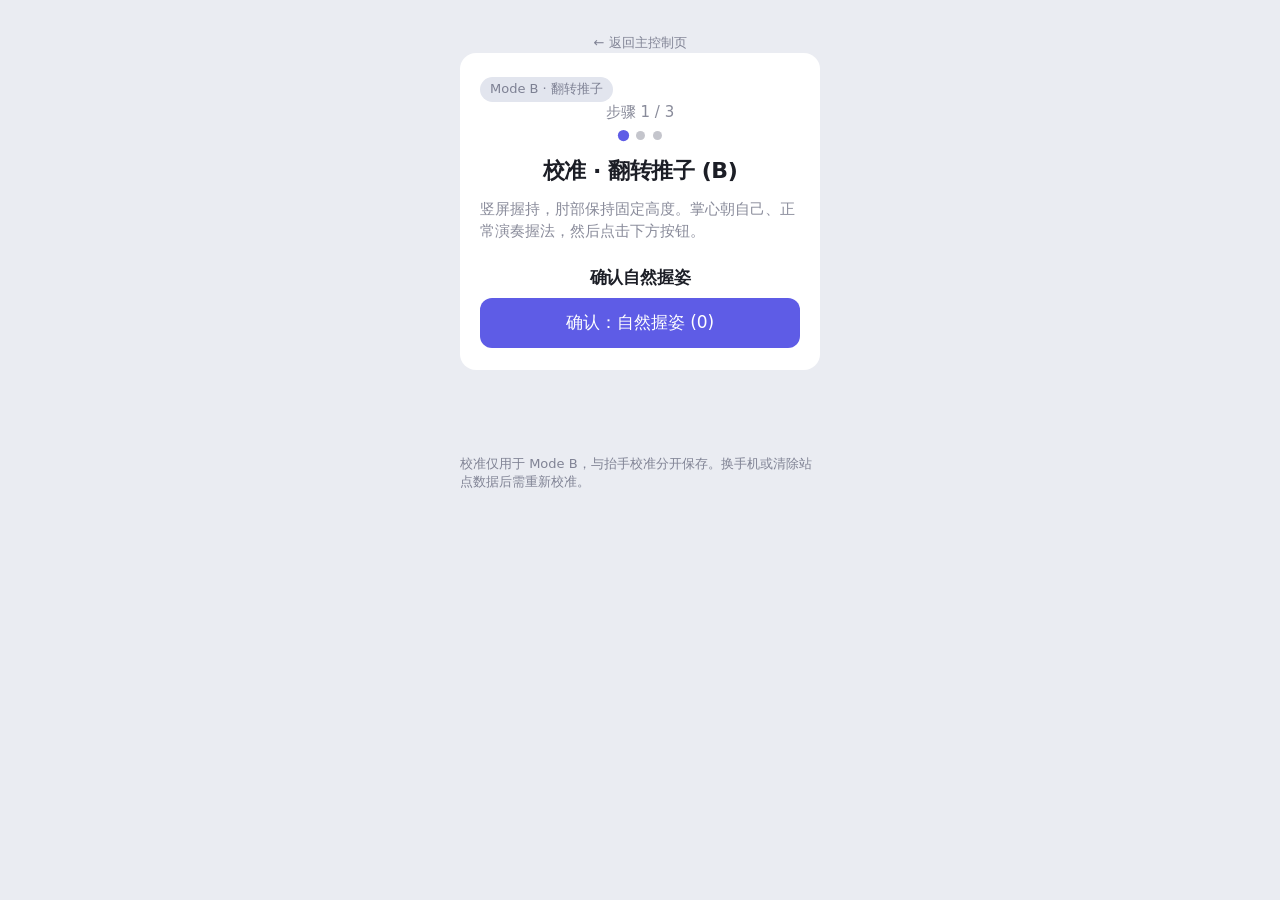
==== web/calibrate-flip.html @ 14515df5 "手机端 v2.3：震动排查第二轮（脉冲 10ms -> 25ms、自检改成逐档试） 真机反馈：安卓 + Edge，自检显示震动 API 可用、安全上下文 yes，但手上没感觉；用户已切响铃模式， 并在" ====
<!DOCTYPE html>
<html lang="zh-CN">
<head>
<meta charset="UTF-8">
<meta name="viewport" content="width=device-width, initial-scale=1.0, user-scalable=no">
<title>校准 · 翻转推子 — Phone MIDI CC</title>
<link rel="stylesheet" href="ios.css?v=5">
<style>
  /* 页面专属：360px 宽的单栏向导。模式身份色用 iOS 的 tint 表达（只有浅色一套）。 */
  :root { --blue: #5e5ce6; }
  body { display: flex; flex-direction: column; align-items: center; }
  .nav, .card, .error, .foot { width: 100%; max-width: 360px; }
  .card { padding: 22px 20px; }
  .preview { display: none; margin: 8px 0 20px; }
  .preview.show { display: block; }
  .desc { margin-bottom: 22px; }
  h1 { font-size: 22px; text-align: center; margin-bottom: 12px; }
  .step-label { margin-bottom: 8px; }
  .steps { margin-bottom: 18px; }
  .btn { display: block; width: 100%; margin-top: 8px; }
  .btn-ghost { margin-top: 16px; }
  .error { margin-top: 12px; }
</style>
</head>
<body data-profile="flip">

<nav class="nav"><a href="/?mode=B">← 返回主控制页</a></nav>

<div class="card">
  <div class="mode-tag">Mode B · 翻转推子</div>
  <div class="step-label" id="stepLabel">步骤 1 / 3</div>
  <div class="steps" id="stepDots">
    <span class="step-dot active"></span>
    <span class="step-dot"></span>
    <span class="step-dot"></span>
  </div>

  <h1 id="pageTitle">校准 · 翻转推子 (B)</h1>
  <p class="desc" id="stepDesc">竖屏握持，肘部保持固定高度。掌心朝自己、正常演奏握法，然后点击下方按钮。</p>
  <h2 id="stepTitle" style="font-size:17px;font-weight:600;text-align:center;margin-bottom:8px">确认自然握姿</h2>

  <div class="preview" id="previewBlock">
    <div class="cc-label" id="previewLabel">翻转预览 · CC 0 – 127</div>
    <div class="cc-big" id="ccVal">—</div>
    <div class="bar-wrap" style="margin-top:12px"><div class="bar-fill" id="ccBar"></div></div>
  </div>

  <button class="btn btn-primary" id="btnAction" type="button">确认：自然握姿 (0)</button>
  <button class="btn btn-ghost" id="btnBack" type="button" style="display:none">上一步</button>
</div>

<p class="error" id="error"></p>
<p class="foot">校准仅用于 Mode B，与抬手校准分开保存。换手机或清除站点数据后需重新校准。</p>

<div class="toast" id="toast"></div>

<script src="fusion.js?v=23"></script>
<script src="calibrate-wizard.js?v=22"></script>
</body>
</html>
---- web/ios.css ----
/* Phone MIDI CC — 手机端统一样式（Apple / iOS 设计语言）
 *
 * 设计决定见 docs/spec/shortcut-pad.md §9 T3：用户要求"照搬苹果那套"，不逐一拍配色细节。
 * 这里只做两件事：把 iOS 的设计令牌（颜色/字阶/圆角/间隔）定义一次，再用**原有类名**覆盖
 * 各页面的观感——标记结构基本不动，所以不会碰坏 id 与页面脚本。
 *
 * 覆盖的页面：/（推子）、/pad.html（快捷键面板）、/latency.html（延迟诊断）、
 *            /calibrate-lift|flip|shake.html（校准向导）
 * 不覆盖：开发调试页（fusion-calibrate*.html、pose-debug、vibrato-lab）——它们在 PC 上看。
 *
 * **只有浅色一套**：曾经写过 prefers-color-scheme: dark 的第二组令牌，结果深色系统
 * （以及无头截图环境）整片渲染成黑底——用户要的是浅灰，所以深色分支已删除。
 */

/* ── 设计令牌 ────────────────────────────────────────────────────────────── */
:root {
  /* 浅灰底 + 纯白卡片（iOS 分组列表的观感）。**刻意不跟随系统深色**：用户要的就是浅色，
     跟着壳走会在深色系统上整片变黑。
     灰阶**带一点点蓝**（蓝通道比红高 8～12，约占量程的 3–5%）：纯中性灰的饱和度是 0，
     看起来发脏发死；iOS 自己的分组底 #F2F2F7 也是冷灰。用户原话："只要一点点一点点一点点"。 */
  --bg: #eaecf2;              /* 浅灰页面底（冷灰） */
  --card: #ffffff;            /* 卡片——保持纯白，冷灰底上的白卡片才是 iOS 那种干净感 */
  --fill: #e2e5ee;            /* 表单/分段控件的填充（比页面底略深一档） */
  --blue: #007aff;            /* systemBlue */
  --green: #34c759;
  --orange: #ff9500;
  --red: #ff3b30;

  --label: #1c1e26;           /* 近黑（不用纯黑，冷灰底上更柔和；同样略带蓝） */
  --label-2: rgba(58, 62, 86, 0.60);   /* secondaryLabel */
  --label-3: rgba(58, 62, 86, 0.30);   /* tertiaryLabel */
  --sep: rgba(58, 62, 86, 0.20);       /* separator */

  --radius: 12px;             /* 卡片与按钮 */
  --radius-lg: 16px;          /* 大卡片 */
  --radius-cell: 14px;        /* 面板按钮 */
  --gap: 16px;

  /* 等线优先（Windows/PC 上渲染轻、干净），iOS 上仍是系统 SF 字体 */
  --font: -apple-system, BlinkMacSystemFont, "SF Pro Text", "DengXian", "等线",
          system-ui, "Segoe UI", Roboto, "PingFang SC", "Microsoft YaHei", sans-serif;
  --mono: ui-monospace, SFMono-Regular, "SF Mono", Consolas, monospace;

  --tap: transparent;         /* -webkit-tap-highlight-color */
}

/* ── 基座 ────────────────────────────────────────────────────────────────── */
*, *::before, *::after { box-sizing: border-box; }

html, body {
  margin: 0;
  background: var(--bg);
  color: var(--label);
  font-family: var(--font);
  font-size: 17px;              /* iOS body */
  line-height: 1.45;
  /* 钉死浅色：不跟随系统深色。表单控件/滚动条也按浅色渲染，避免深色系统下"白卡片黑控件"。 */
  color-scheme: light;
  -webkit-text-size-adjust: 100%;
  -webkit-tap-highlight-color: var(--tap);
  overscroll-behavior-y: none;
}

body {
  min-height: 100%;
  padding: calc(12px + env(safe-area-inset-top)) var(--gap)
           calc(24px + env(safe-area-inset-bottom));
}

/* 页头：大标题 + 说明（iOS Large Title） */
h1, .setup-title {
  margin: 4px 0 6px;
  font-size: 32px;
  line-height: 1.18;
  font-weight: 600;
  letter-spacing: -0.02em;
  color: var(--label);
}

.setup-header { text-align: center; margin-bottom: 20px; }
.setup-intro, .sub, .desc, .hint {
  font-size: 15px;
  color: var(--label-2);
}
.setup-intro { text-align: left; }
.setup-intro ol { margin: 10px 0 0 1.15em; padding: 0; }
.setup-intro li { margin-bottom: 6px; }

a { color: var(--blue); text-decoration: none; }

/* ── 导航（页面底部/顶部的细链接行） ─────────────────────────────────────── */
.nav, .foot {
  display: flex;
  flex-wrap: wrap;
  gap: 14px;
  justify-content: center;
  margin-top: 22px;
  font-size: 13px;
  color: var(--label-2);
}
.nav a, .foot a { color: var(--label-2); }
.foot code { font-family: var(--mono); font-size: 12px; }

/* ── 卡片（iOS Inset Grouped） ───────────────────────────────────────────── */
.card {
  background: var(--card);
  border-radius: var(--radius-lg);
  padding: 16px;
  margin-bottom: 16px;
}
.card h2 {
  margin: 0 0 10px;
  font-size: 19px;
  font-weight: 500;
  letter-spacing: -0.01em;
}
/* 卡片内相邻区块用发丝线分隔 */
.card h2 + .hint { margin-top: -4px; }

/* ── 按钮（iOS 填充 / 淡色 / 纯文字） ────────────────────────────────────── */
.btn, .btn-primary {
  display: inline-flex;
  align-items: center;
  justify-content: center;
  min-height: 50px;
  padding: 0 20px;
  border: none;
  border-radius: var(--radius);
  background: var(--blue);
  color: #fff;
  font-family: inherit;
  font-size: 17px;
  font-weight: 500;
  cursor: pointer;
  transition: opacity 120ms ease, transform 60ms ease, filter 120ms ease;
}
.btn:active, .btn-primary:active { opacity: 0.58; transform: scale(0.97); filter: brightness(0.92); }
.btn-ghost:active { opacity: 0.5; }
.btn:disabled { background: var(--fill); color: var(--label-3); cursor: not-allowed; }
.btn-ghost {
  background: var(--fill);
  color: var(--blue);
}
.btn-sm { min-height: 34px; padding: 0 14px; font-size: 15px; border-radius: 9px; }
.btn-back {
  min-height: 34px; padding: 0 10px 0 2px;
  background: none; border: none;
  color: var(--blue); font: inherit; font-size: 17px; font-weight: 500;
  cursor: pointer;
}
.btn-row, .row-btn { display: flex; gap: 10px; justify-content: center; flex-wrap: wrap; margin-top: 14px; }
.btn-row > .btn, .row-btn > .btn { flex: 1; }
/* 自检按钮串（延迟页的震动时长那一排）会挤到两行，压一点横向内边距 */
.row-btn.wrap-sm > .btn { flex: 0 1 auto; padding: 0 10px; }

/* 发送中/已暂停：iOS 里"进行中"用绿色、"暂停"用灰色 */
.btn.send-on { background: var(--green); }
.btn.send-off { background: var(--fill); color: var(--label-2); }

/* ── 状态胶囊 ────────────────────────────────────────────────────────────── */
.status {
  display: inline-flex;
  align-items: center;
  gap: 5px;
  padding: 4px 11px;
  border-radius: 999px;
  font-size: 13px;
  font-weight: 500;
}
.status.on   { background: color-mix(in srgb, var(--green) 18%, transparent);  color: var(--green); }
.status.wait { background: color-mix(in srgb, var(--orange) 18%, transparent); color: var(--orange); }
.status.off  { background: var(--fill); color: var(--label-2); }

/* 校准状态徽标 */
.cal-badge { padding: 3px 10px; border-radius: 999px; font-size: 13px; font-weight: 500; }
.cal-badge.ok   { background: color-mix(in srgb, var(--green) 18%, transparent);  color: var(--green); }
.cal-badge.warn { background: color-mix(in srgb, var(--orange) 18%, transparent); color: var(--orange); }
.link-cal { color: var(--blue); font-size: 15px; }
.cal-row { display: flex; align-items: center; gap: 10px; flex-wrap: wrap; }

/* ── 表单（iOS 行式） ────────────────────────────────────────────────────── */
.mode-setup, .cfg-row, .cc-cfg, .ch-cfg, .range-cfg, .depth-cfg, .cc-row {
  display: flex;
  align-items: center;
  gap: 10px;
  flex-wrap: wrap;
}
.mode-label, .range-label { font-size: 15px; color: var(--label-2); }
.cfg-select, .mode-select, .range-input {
  flex: 1 1 auto;
  min-height: 40px;
  padding: 0 12px;
  border: none;
  border-radius: 10px;
  background: var(--fill);
  color: var(--label);
  font-family: inherit;
  font-size: 17px;
  appearance: none;
  -webkit-appearance: none;
}
.mode-desc { font-size: 15px; color: var(--label-2); }
.mode-tag {
  display: inline-block; padding: 3px 10px; border-radius: 999px;
  background: var(--fill); color: var(--label-2); font-size: 13px; font-weight: 500;
}

/* ── 数值显示（推子页与校准页共用） ──────────────────────────────────────── */
.pitch-display, .preview, .cc-label { text-align: center; }
.pitch-label, .cc-label { font-size: 13px; color: var(--label-2); font-weight: 400; }
.pitch-value, .cc-big {
  font-family: var(--mono);
  font-size: 54px;
  font-weight: 500;
  letter-spacing: -0.03em;
  font-variant-numeric: tabular-nums;
  color: var(--label);
}

/* 进度条 / 条形图 */
.bar-wrap, .bar-track {
  position: relative;
  height: 10px;
  border-radius: 999px;
  background: var(--fill);
  overflow: hidden;
}
.bar-fill { height: 100%; background: var(--blue); border-radius: 999px; transition: width 60ms linear; }
.bars { display: grid; gap: 8px; margin-top: 10px; }
.bar-line { display: flex; align-items: center; gap: 10px; font-size: 13px; color: var(--label-2); }
.bar-line .name { width: 44px; }
.bar-line .bar-track { flex: 1 1 auto; }
.bar-line .num { width: 62px; text-align: right; font-family: var(--mono); }
.bar-fill.raw  { background: var(--orange); }
.bar-fill.filt { background: var(--blue); }

/* ── 键值表（延迟诊断页） ────────────────────────────────────────────────── */
.kv { width: 100%; border-collapse: collapse; }
.kv td { padding: 9px 0; font-size: 15px; border-bottom: 1px solid var(--sep); }
.kv tr:last-child td { border-bottom: none; }
.kv .k { color: var(--label-2); }
.kv .v { text-align: right; font-family: var(--mono); color: var(--label); font-weight: 500; }
.kv .dim { color: var(--label-2); font-weight: 400; }

/* ── 校准向导：步骤点 ───────────────────────────────────────────────────── */
.steps { display: flex; gap: 8px; justify-content: center; margin: 6px 0 18px; }
.step-dot {
  width: 9px; height: 9px; border-radius: 999px;
  background: var(--label-3);
}
.step-dot.active { background: var(--blue); transform: scale(1.25); }
.step-dot.done   { background: var(--green); }
.step-label { text-align: center; font-size: 15px; color: var(--label-2); margin-bottom: 12px; }

/* 提示条 / 错误 / Toast（iOS：淡色底 + 同色文字） */
.error {
  font-size: 15px;
  color: var(--red);
  min-height: 20px;
  text-align: center;
}
.err { font-size: 14px; color: var(--red); min-height: 18px; }
.toast {
  position: fixed; left: 50%; bottom: calc(24px + env(safe-area-inset-bottom));
  transform: translate(-50%, 12px);
  max-width: 88vw;
  padding: 11px 16px;
  border-radius: 999px;
  background: rgba(0, 0, 0, 0.82);
  color: #fff; font-size: 15px;
  opacity: 0; pointer-events: none;
  transition: opacity 200ms ease, transform 200ms ease;
}
.toast.show { opacity: 1; transform: translate(-50%, 0); }
.shake-note { font-size: 13px; color: var(--label-2); text-align: center; }

/* ── 快捷键面板（pad.html） ─────────────────────────────────────────────── */
/* 屏幕上的按钮：纯色填充 + 字色跟着填充走（浅底深字 / 深底白字，由 Bridge 逐格下发 ink） */
.cell {
  position: relative;
  display: flex; align-items: center; justify-content: center;
  padding: 8px;
  border-radius: var(--radius-cell);
  overflow: hidden;
  background: var(--fill);
  color: var(--label);          /* 布局到达前/脚本没跑起来时的兜底：深字配浅底 */
  font-size: clamp(15px, 5vw, 26px);
  font-weight: 500;
  letter-spacing: -0.01em;
  line-height: 1.2;
  text-align: center;
  word-break: break-word;
  /* 中间调填充（绿/橙那几档）上字会发飘，加一层很淡的阴影兜底 */
  text-shadow: 0 1px 2px rgba(0, 0, 0, 0.18);
  transition: transform 70ms ease, filter 70ms ease;
}
/* 按下：缩小 + 变深（两件事同时发生，盲按也感觉得到）。
   两个细节都是被真机逼出来的：
   · 用**变深**而不是变亮——填充色可能是浅色，浅色再提亮就贴到白色、按下去几乎没有变化；
   · **不要内圈**。曾经画过一圈更亮的/跟随字色的描边（`inset box-shadow`），用户看完只说了一句
     "高对比度边框非常丑，删了"——描边会把按钮的圆角切成一个方框，而且白底上那圈近黑尤其刺眼。
     所以按下的证据就是**尺寸 + 明暗**，两个都不加形状。 */
.cell.pressed { transform: scale(0.94); filter: brightness(0.82) saturate(1.05); }
/* 松手后短暂保留的"已发出"痕迹：轻点一下也能看见（只压暗一点点，不加边框） */
.cell.fired { filter: brightness(0.93); }

/* 页签 = iOS 分段控件（Segment Control） */
#tabs {
  background: var(--fill);
  border-radius: 10px;
  padding: 2px;
  gap: 2px;
}
.tab {
  padding: 7px 4px;
  border: none;
  border-radius: 8px;
  background: transparent;
  color: var(--label);
  font-family: inherit;
  font-size: 13px;
  font-weight: 500;
  white-space: nowrap;
  overflow: hidden;
  text-overflow: ellipsis;
}
.tab.active {
  background: var(--card);
  font-weight: 500;
  box-shadow: 0 1px 2px rgba(0, 0, 0, 0.12);
}
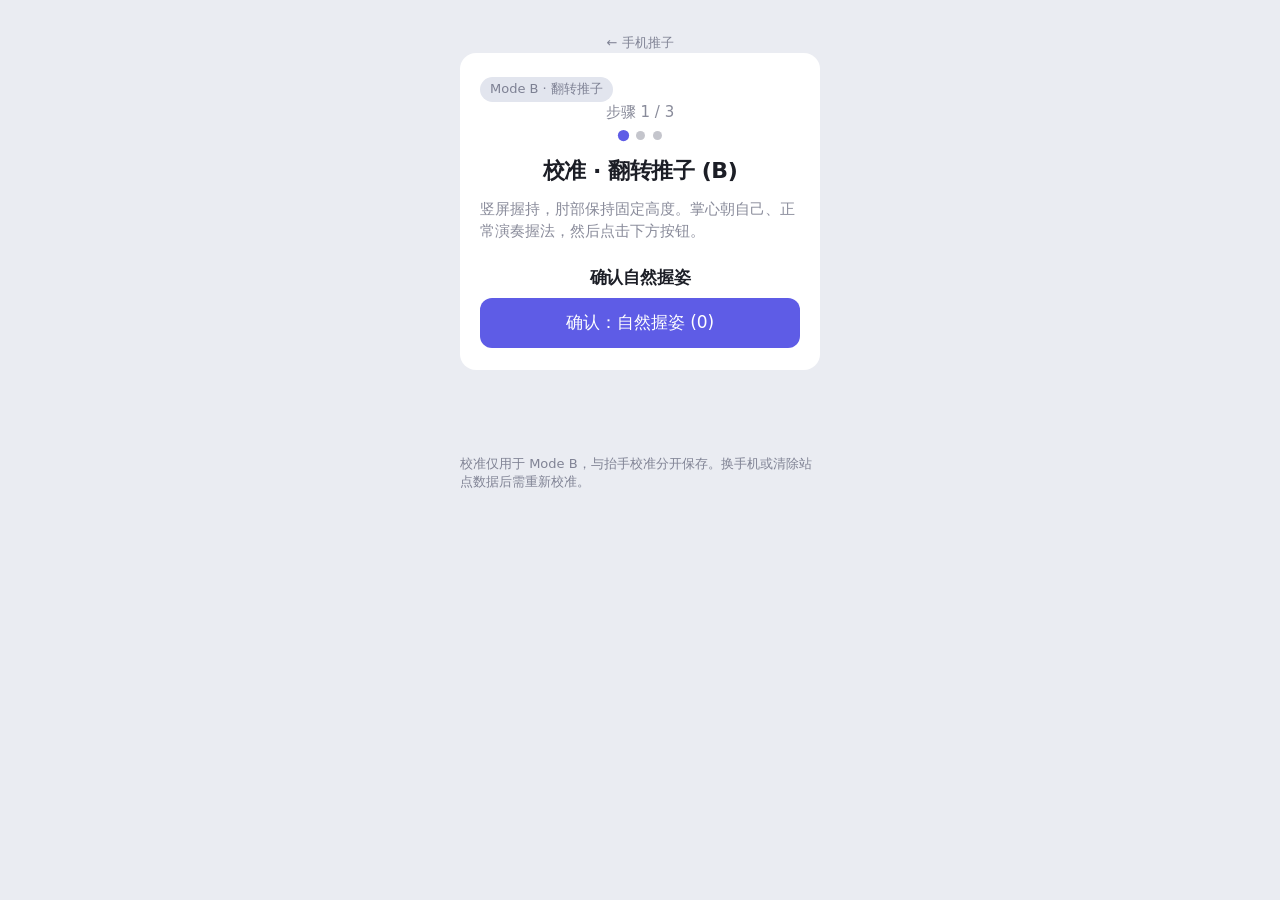
==== commit 0535ed64: "PC 端与手机端一轮集中优化（15 条）：路由重做、字体、记忆、精简 用户一次给了 15 条（PC 5 条 + 手机 10 条）。全套 276 项检查通过。  先撤上一轮：PC 端按下确认灯（用户："" ====
--- a/web/calibrate-flip.html
+++ b/web/calibrate-flip.html
@@ -3,8 +3,8 @@
 <head>
 <meta charset="UTF-8">
 <meta name="viewport" content="width=device-width, initial-scale=1.0, user-scalable=no">
-<title>校准 · 翻转推子 — Phone MIDI CC</title>
-<link rel="stylesheet" href="ios.css?v=5">
+<title>校准 · 翻转推子 · MIDI Deck</title>
+<link rel="stylesheet" href="ios.css?v=6">
 <style>
   /* 页面专属：360px 宽的单栏向导。模式身份色用 iOS 的 tint 表达（只有浅色一套）。 */
   :root { --blue: #5e5ce6; }
@@ -24,7 +24,7 @@
 </head>
 <body data-profile="flip">
 
-<nav class="nav"><a href="/?mode=B">← 返回主控制页</a></nav>
+<nav class="nav"><a href="/fader.html?mode=B">← 手机推子</a></nav>
 
 <div class="card">
   <div class="mode-tag">Mode B · 翻转推子</div>
--- a/web/ios.css
+++ b/web/ios.css
@@ -274,7 +274,27 @@
 .toast.show { opacity: 1; transform: translate(-50%, 0); }
 .shake-note { font-size: 13px; color: var(--label-2); text-align: center; }
 
-/* ── 快捷键面板（pad.html） ─────────────────────────────────────────────── */
+/* ── 首页：功能模块列表 ─────────────────────────────────────────────────── */
+/* 主页面只列"这台手机能干什么"，点进去才是具体工具；将来加功能就加一行 */
+.module-list { width: 100%; max-width: 420px; display: flex; flex-direction: column;
+               gap: 12px; margin-top: 4px; }
+.module {
+  display: flex; align-items: center; gap: 12px;
+  padding: 16px;
+  background: var(--card);
+  border-radius: var(--radius-lg);
+  color: var(--label);
+  text-decoration: none;
+  box-shadow: 0 1px 2px rgba(0, 0, 0, 0.06);
+  transition: transform 60ms ease, background 120ms ease;
+}
+.module:active { transform: scale(0.985); background: var(--fill); }
+.module .m-text { flex: 1 1 auto; min-width: 0; }
+.module .m-name { display: block; font-size: 18px; font-weight: 600; }
+.module .m-desc { display: block; margin-top: 3px; font-size: 13px; color: var(--label-2); }
+.module .m-arrow { color: var(--label-3); font-size: 22px; line-height: 1; }
+
+/* ── 快捷面板（pad.html） ─────────────────────────────────────────────── */
 /* 屏幕上的按钮：纯色填充 + 字色跟着填充走（浅底深字 / 深底白字，由 Bridge 逐格下发 ink） */
 .cell {
   position: relative;
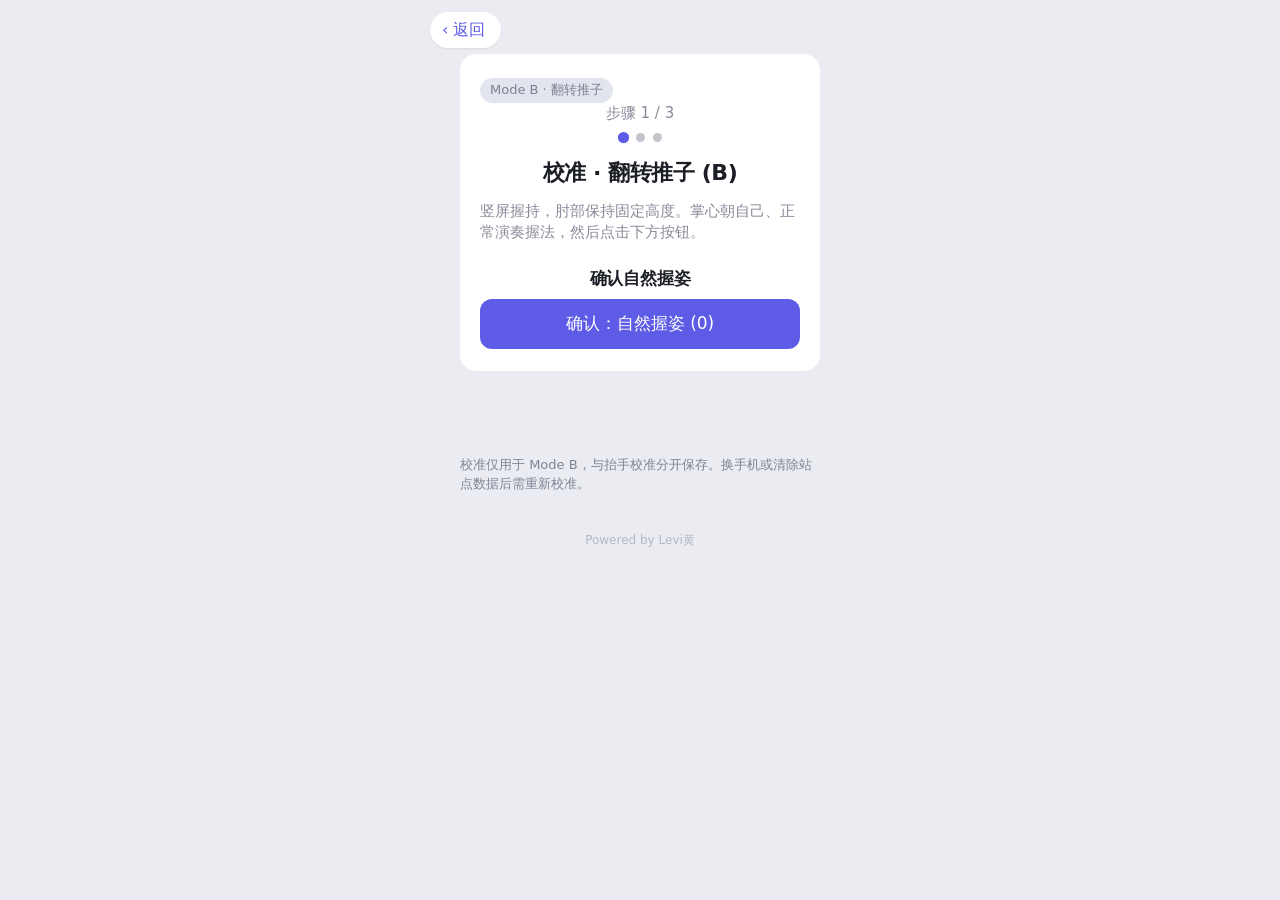
==== commit d1c8df93: "统一手机端页面骨架（返回按钮 / 作者行），修 Mode C 校准入口指到 Mode B 用户真机三条：  1. "Mode C 校准范围点击进入后会校准 Mode B" —— 真 bug，根因很干净" ====
--- a/web/calibrate-flip.html
+++ b/web/calibrate-flip.html
@@ -4,7 +4,7 @@
 <meta charset="UTF-8">
 <meta name="viewport" content="width=device-width, initial-scale=1.0, user-scalable=no">
 <title>校准 · 翻转推子 · MIDI Deck</title>
-<link rel="stylesheet" href="ios.css?v=6">
+<link rel="stylesheet" href="ios.css?v=7">
 <style>
   /* 页面专属：360px 宽的单栏向导。模式身份色用 iOS 的 tint 表达（只有浅色一套）。 */
   :root { --blue: #5e5ce6; }
@@ -24,7 +24,7 @@
 </head>
 <body data-profile="flip">
 
-<nav class="nav"><a href="/fader.html?mode=B">← 手机推子</a></nav>
+<nav class="topbar"><a class="btn-back" href="/fader.html?mode=B">‹ 返回</a></nav>
 
 <div class="card">
   <div class="mode-tag">Mode B · 翻转推子</div>
@@ -52,9 +52,11 @@
 <p class="error" id="error"></p>
 <p class="foot">校准仅用于 Mode B，与抬手校准分开保存。换手机或清除站点数据后需重新校准。</p>
 
+<p class="foot-brand">Powered by Levi黄</p>
+
 <div class="toast" id="toast"></div>
 
 <script src="fusion.js?v=23"></script>
-<script src="calibrate-wizard.js?v=22"></script>
+<script src="calibrate-wizard.js?v=23"></script>
 </body>
 </html>
--- a/web/ios.css
+++ b/web/ios.css
@@ -88,7 +88,31 @@
 
 a { color: var(--blue); text-decoration: none; }
 
-/* ── 导航（页面底部/顶部的细链接行） ─────────────────────────────────────── */
+/* ── 导航 ────────────────────────────────────────────────────────────────── */
+/* 统一的"返回"：**每个次级页面左上角同一个样子**（用户："现在一个页面一个返回位置，并且返回按钮
+   不够醒目，统一放到页面左上角"）。做成实心胶囊而不是裸文字链接——它得一眼看得见、一按就准。 */
+.topbar {
+  width: 100%;
+  max-width: 420px;
+  display: flex;
+  align-items: center;
+  gap: 10px;
+  margin: 0 0 6px;
+}
+.btn-back {
+  display: inline-flex; align-items: center;
+  min-height: 36px; padding: 0 16px 0 12px;
+  border: none; border-radius: 999px;
+  background: var(--card);
+  color: var(--blue);
+  font: inherit; font-size: 16px; font-weight: 500;
+  text-decoration: none;
+  box-shadow: 0 1px 2px rgba(0, 0, 0, 0.07);
+  transition: transform 60ms ease, background 120ms ease;
+}
+.btn-back:active { transform: scale(0.96); background: var(--fill); }
+
+/* 次级链接（调试页之类，不是主操作） */
 .nav, .foot {
   display: flex;
   flex-wrap: wrap;
@@ -100,6 +124,16 @@
 }
 .nav a, .foot a { color: var(--label-2); }
 .foot code { font-family: var(--mono); font-size: 12px; }
+
+/* 作者 / 联系方式：**所有页面同一格式**，一行，贴在页面最底部居中（原来是右下角两行小字） */
+.foot-brand {
+  width: 100%;
+  margin: 26px 0 4px;
+  text-align: center;
+  font-size: 12px;
+  color: var(--label-3);
+  white-space: nowrap;
+}
 
 /* ── 卡片（iOS Inset Grouped） ───────────────────────────────────────────── */
 .card {
@@ -142,12 +176,6 @@
   color: var(--blue);
 }
 .btn-sm { min-height: 34px; padding: 0 14px; font-size: 15px; border-radius: 9px; }
-.btn-back {
-  min-height: 34px; padding: 0 10px 0 2px;
-  background: none; border: none;
-  color: var(--blue); font: inherit; font-size: 17px; font-weight: 500;
-  cursor: pointer;
-}
 .btn-row, .row-btn { display: flex; gap: 10px; justify-content: center; flex-wrap: wrap; margin-top: 14px; }
 .btn-row > .btn, .row-btn > .btn { flex: 1; }
 /* 自检按钮串（延迟页的震动时长那一排）会挤到两行，压一点横向内边距 */
